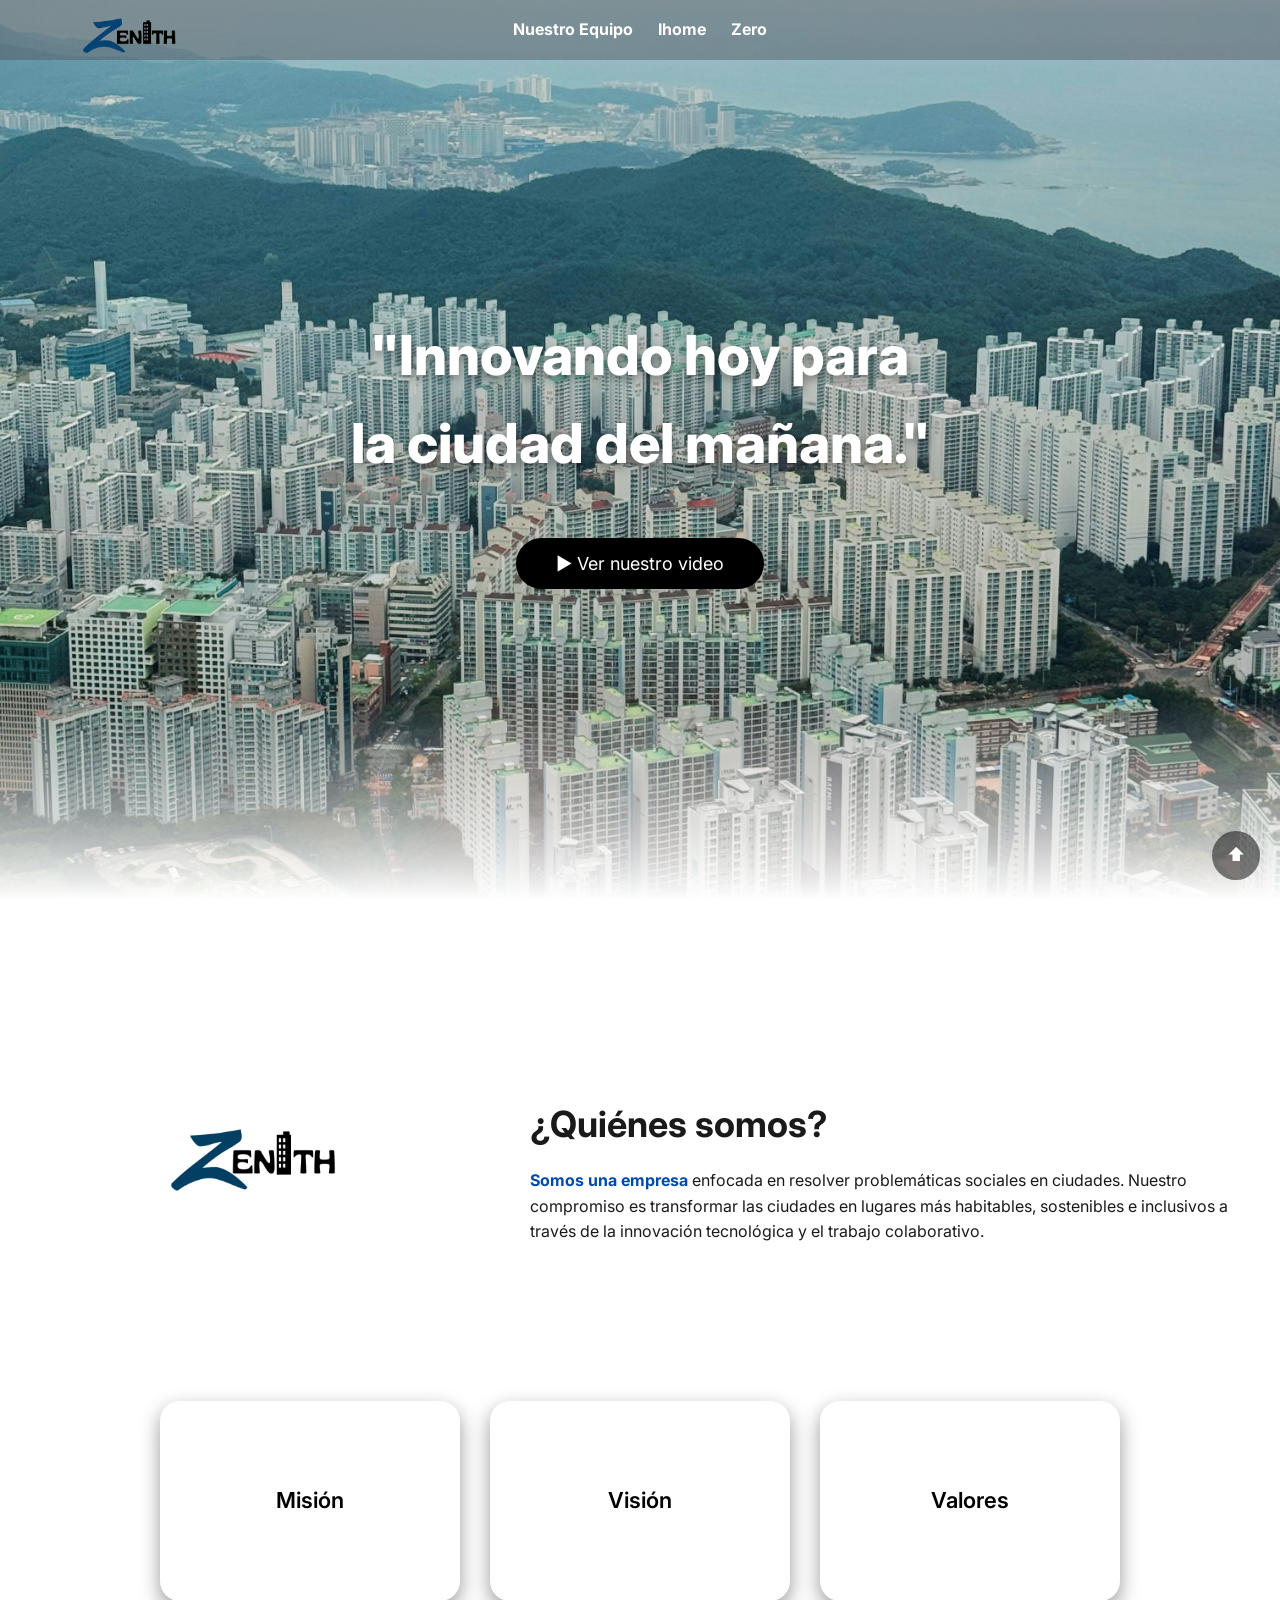
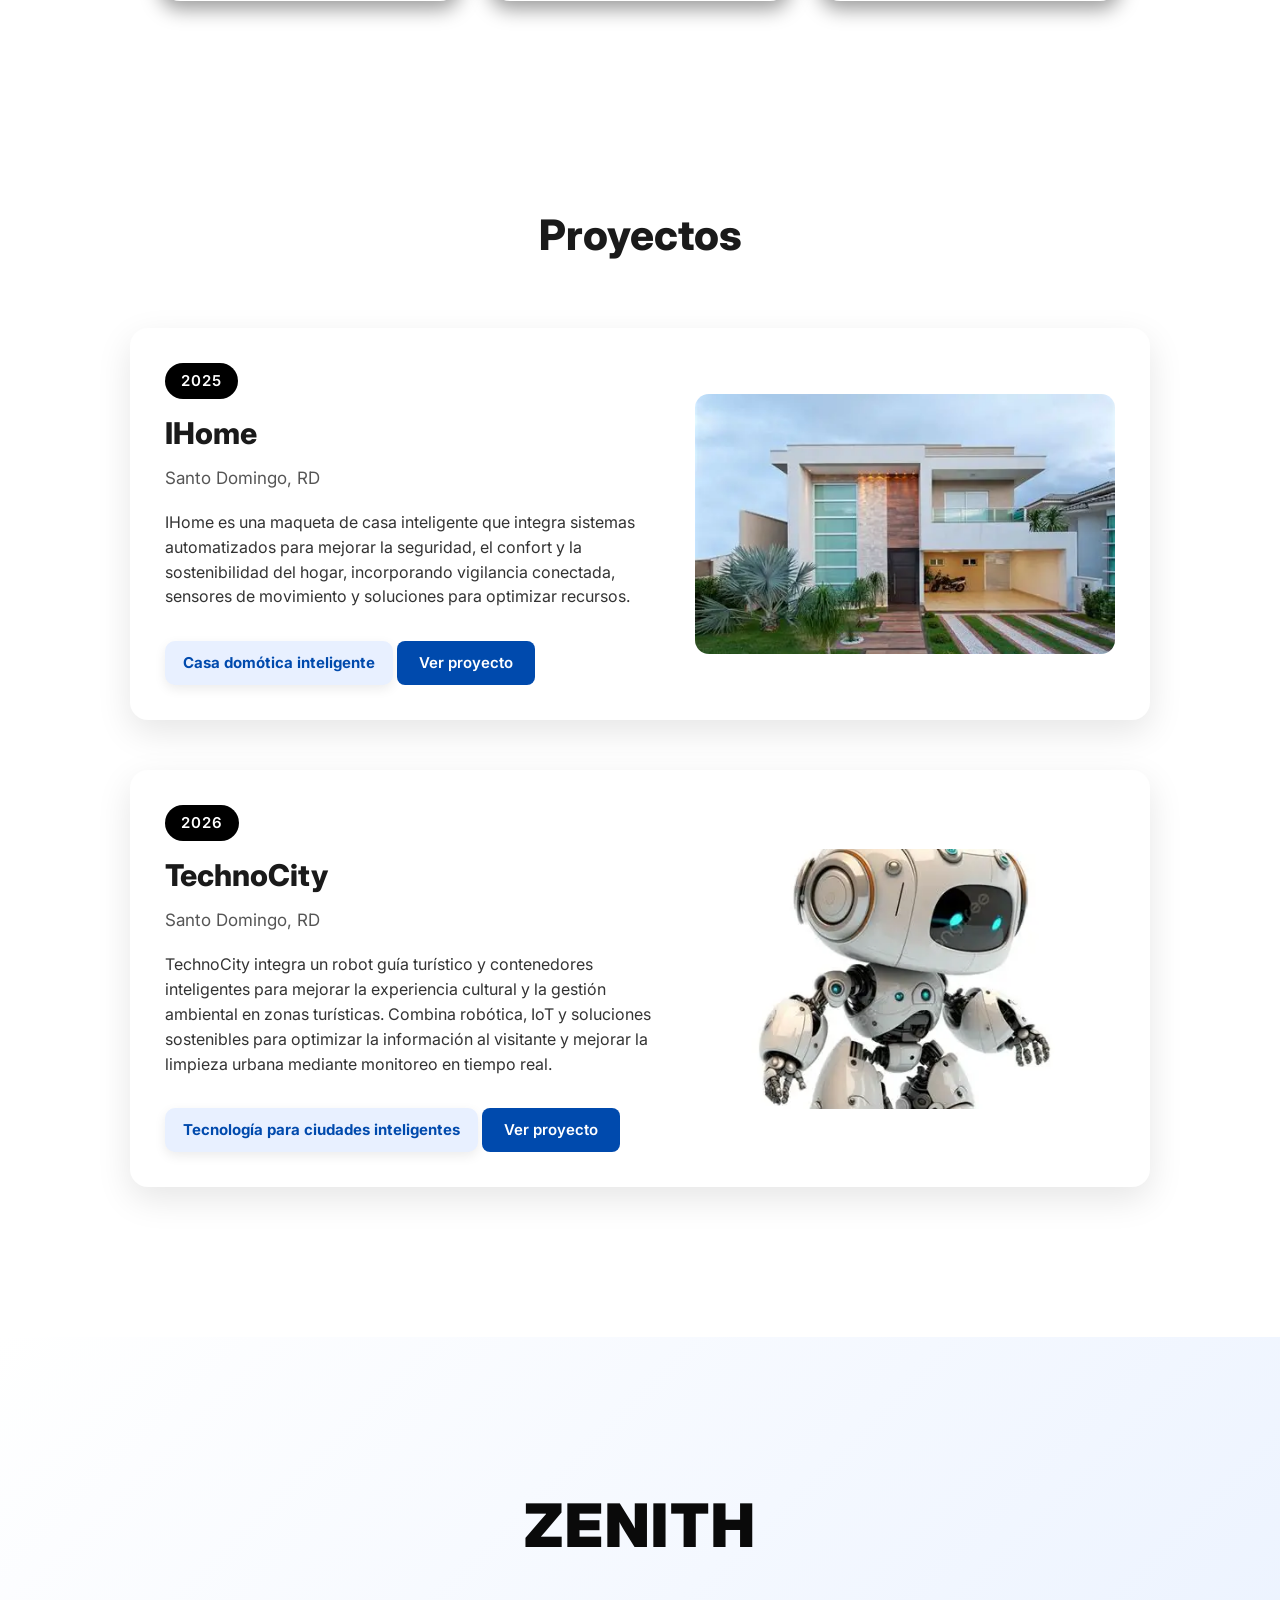
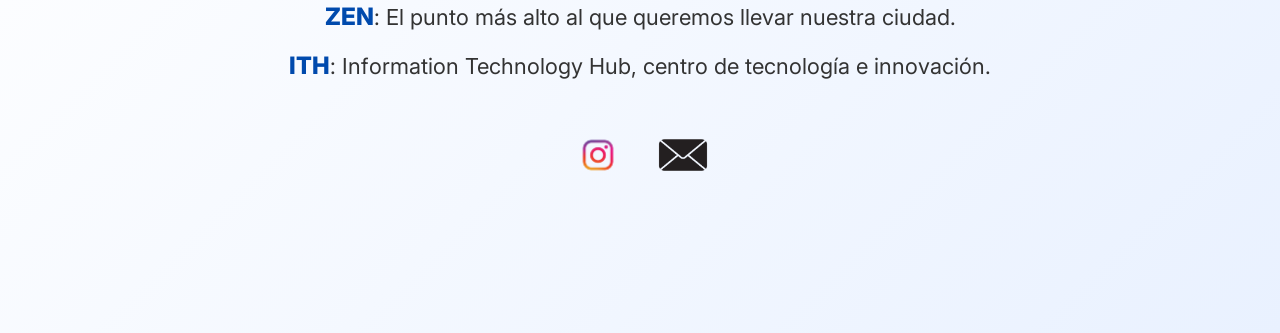
==== index.html @ 4b67e1be "Subiendo mi pagina" ====
<!DOCTYPE html>
<html lang="es">
<head>
    <meta charset="UTF-8">
    <meta name="viewport" content="width=device-width, initial-scale=1.0">
    <title>Zenith</title>

    <!-- Tipografías -->
    <link rel="preconnect" href="https://fonts.googleapis.com">
    <link rel="preconnect" href="https://fonts.gstatic.com" crossorigin>
    <link href="https://fonts.googleapis.com/css2?family=Inter:wght@300;400;600;800&display=swap" rel="stylesheet">

    <link rel="stylesheet" href="inicio.css">
    <link rel="icon" href="icono.ico">
    <script src="barra.js"></script>
    <script src="inicio.js"></script>
</head>

<body id="top">

    <!-- NAV -->
    <header>
        <div class="navegacion">
            <div class="logo">
                <a href="index.html">
                    <img src="Copilot_20260424_160829.png" alt="">
                </a>
            </div>

            <nav class="nav-menu">
                <ul>
                    <li><a href="nuestroequipo.html">Nuestro Equipo</a></li>
                    <li><a href="problematica.html">Ihome</a></li>
                    <li><a href="Zero.html">Zero</a></li>
                </ul>
            </nav>
        </div>
    </header>
    

    <!-- HERO PRINCIPAL -->
   <section class="hero">
  
    <h1>"Innovando hoy para<br>la ciudad del mañana."</h1>
    <br><br>

    <!-- BOTÓN -->
    <button class="bt-video" onclick="openVideo()">▶ Ver nuestro video</button>
</section>

<!-- MODAL -->
<div id="videoModal" class="modal" onclick="closeVideo()">
    <div class="modal-content" onclick="event.stopPropagation()">
        <button class="close" onclick="closeVideo()">&times;</button>

        <video id="videoLocal" controls>
            <source src="WhatsApp Video 2026-04-24 at 4.01.08 PM.mp4" type="video/mp4">
        </video>

    </div>
</div>


  
    <!-- QUIÉNES SOMOS -->
    <section class="quienes">
        <div class="contenedor">
            <div class="imagen">
                <img src="WhatsApp Image 2026-04-24 at 4.02.26 PM.jpeg" alt="Imagen representativa">
            </div>
            

            <div class="informacion">
                <h2>¿Quiénes somos?</h2>
                <p><span class="resaltar">Somos una empresa</span> enfocada en resolver problemáticas sociales en ciudades. Nuestro compromiso es transformar las ciudades en lugares más habitables, sostenibles e inclusivos a través de la innovación tecnológica y el trabajo colaborativo.</p>
            </div>
        </div>

        <!-- TARJETAS -->
        <div class="card-container">

            <div class="card">
                <div class="default-text">Misión</div>
                <div class="content">
                    <p>Nuestra misión como empresa es facilitar el estilo de vida de las personas mediante procesos tecnológicos que mejoren la calidad de vida, fomenten la inclusión social y promuevan la sostenibilidad en las ciudades.</p>
                </div>
            </div>

            <div class="card">
                <div class="default-text">Visión</div>
                <div class="content">
                    <p>Deseamos ser líderes en la implementación de soluciones tecnológicas para el desarrollo de las ciudades, creando comunidades resilientes y empoderadas que se adapten a los desafíos del futuro.</p>
                </div>
            </div>

            <div class="card">
                <div class="default-text">Valores</div>
                <div class="content">
                    <p>
                        <strong>Innovación:</strong> Introducción de ideas, métodos o tecnologías nuevas.<br><br>
                        <strong>Transparencia:</strong> Actuar con claridad y sinceridad, promoviendo la confianza.
                    </p>
                </div>
            </div>

        </div>
    </section>

   
<section class="proyectos">
    <h2>Proyectos</h2>

    <!-- Proyecto normal (imagen izquierda) -->
     <div class="proyecto-card reverse">
        <img src="casa.webp" alt="Proyecto imagen">

        <div class="proyecto-info">
            <span class="proyecto-year">2025</span>
            <h3 class="proyecto-title">IHome</h3>
            <p class="proyecto-location">Santo Domingo, RD</p>

            <p class="proyecto-desc">
                IHome es una maqueta de casa inteligente que integra sistemas automatizados para mejorar la seguridad,
        el confort y la sostenibilidad del hogar, incorporando vigilancia conectada, sensores de movimiento
        y soluciones para optimizar recursos.
            </p>

            <div class="proyecto-tag"> Casa domótica inteligente</div>
            <a href="problematica.html" class="proyecto-btn">Ver proyecto</a>
        </div>
    </div>

    <!-- Proyecto invertido (imagen derecha) -->
    <div class="proyecto-card reverse">
    <img src="zeros.webp" alt="Proyecto imagen">

    <div class="proyecto-info">
        <span class="proyecto-year">2026</span>
        <h3 class="proyecto-title">TechnoCity</h3>
        <p class="proyecto-location">Santo Domingo, RD</p>

        <p class="proyecto-desc">
            TechnoCity integra un robot guía turístico y contenedores inteligentes para mejorar la experiencia
            cultural y la gestión ambiental en zonas turísticas. Combina robótica, IoT y soluciones sostenibles
            para optimizar la información al visitante y mejorar la limpieza urbana mediante monitoreo en tiempo real.
        </p>

        <div class="proyecto-tag">Tecnología para ciudades inteligentes</div>

        <a href="Zero.html" class="proyecto-btn">Ver proyecto</a>
    </div>
</div>

</section>

    <!-- SIGNIFICADO DEL NOMBRE + REDES -->
 <section class="zenith-section">
    <div class="zenith-container">

        <h2 class="zenith-title">Zenith</h2>

        <p class="zenith-line">
            <span class="zenith-key">ZEN</span>: El punto más alto al que queremos llevar nuestra ciudad.
        </p>

        <p class="zenith-line">
            <span class="zenith-key">ITH</span>: Information Technology Hub, centro de tecnología e innovación.
        </p>

        <div class="zenith-social">
             <a href="https://www.instagram.com/zenith.5inf/?hl=es-la" target="_blank" class="social-link">
                    <img src="instagram-logo-instagram-icon-transparent-free-png.webp" alt="Sígueme en redes">
                </a>
        
                <a href="https://mail.google.com/mail/u/0/?fs=1&to=zenithihome@gmail.com&tf=cm" class="social-link" target="_blank">
                    <img src="email-and-mail-icon-black-free-png.webp" alt="Enviar correo">
                </a>
        </div>

    </div>
<a href="#top" class="btn-top">⬆</a>

</section>




</body>
</html>
---- inicio.css ----
/* -------------------- */
/* ESTILOS GENERALES    */
/* -------------------- */

* {
    margin: 0;
    padding: 0;
    box-sizing: border-box;
    font-family: "Inter", sans-serif;
}

body {
    background: #ffffff;
    color: #1a1a1a;
    line-height: 1.6;
}

/* -------------------- */
html {
    scroll-behavior: smooth;
} 

/* barra de navegacion*/

.navegacion {
    position: fixed;
    height: 60px;
    top: 0;
    left: 0;
    width: 100%;
    z-index: 1000;
    background: rgba(86, 93, 103, 0.5); /* oscuro translúcido */
    padding: 10px 5%;
    display: flex;
    align-items: center;
    font-weight: bold;
    transform: translateY(0); /* Inicialmente visible */
    transition: transform 0.3s ease-in-out; /* Animación de desplazamiento */
}

.nav-menu {
    position: absolute;
    left: 50%;
    transform: translateX(-50%);
}

.navegacion .nav-menu ul {
    list-style: none;
    display: flex;
    gap: 25px;
    margin: 0;
    padding: 0;
    align-items: center;
}

.navegacion .nav-menu ul li a {
    color: rgb(255, 255, 255);
    text-decoration: none;
    font-size: 16px;
    position: relative;
    transition: all 0.3s ease;
    font-weight: 500;
    white-space: nowrap;
    font-weight: bold;

}

.navegacion .nav-menu ul li a::after {
    content: "";
    position: absolute;
    bottom: -5px;
    left: 50%;
    width: 0;
    height: 2px;
    background-color: white;
    transform: translateX(-50%);
    transition: width 0.3s ease;
}

.navegacion .nav-menu ul li a:hover::after {
    width: 100%;
}

.navegacion ul li a {
    color: white; /* Color del texto */
    text-decoration: none; /* Sin subrayado */
    font-size: 16px;
    position: relative; /* Necesario para la animación */
    transition: all 0.3s ease;
    font-weight: 500;
    white-space: nowrap; /* Evita saltos de línea */
}

.navegacion ul li a::after {
    content: ""; /* Crea el efecto de línea */
    position: absolute; /* Línea colocada debajo del texto */
    bottom: -3px; /* Espaciado desde el texto */
    left: 50%; /* Comienza en el centro */
    width: 0; /* Inicialmente oculta */
    height: 2px; /* Grosor de la línea */
    background-color: white; /* Color de la línea */
    transform: translateX(-50%); /* Centra la línea */
    transition: width 0.3s ease; /* Efecto de animación */
}

.navegacion ul li a:hover::after {
    width: 100%; /* Expande la línea al hacer hover */
}

.logo {
    
    z-index: 1001; /* Asegura que esté sobre otros elementos */
    
    margin-left: -50px; /* mueve el logo hacia la izquierda */
}



.logo img {
    height: 160px;        /* tamaño del logo */
    width: auto;         /* mantiene proporción */
    display: block;
    object-fit: contain;
    transition: transform 0.3s ease;
    margin-top: 15px;
    
}

.logo img:hover {
    transform: scale(1.05);
}


.navegacion nav ul {
    list-style: none; /* Elimina los puntos de las listas */
    display: flex; /* Alinea los enlaces en fila */
    gap: 25px; /* Espaciado entre los enlaces */
    margin: 0;
    padding: 0;
}

.navegacion nav ul li a {
    color: rgb(255, 255, 255); /* Texto blanco */
    text-decoration: none; /* Sin subrayado */
    font-size: 16px; /* Tamaño del texto */
    position: relative; /* Necesario para la animación de la línea */
    transition: all 0.3s ease; /* Animaciones suaves */
    font-weight: 500;
    white-space: nowrap; /* Evita saltos de línea */
    
}

.navegacion nav ul li a:hover {
    transform: scale(1.1); /* Agrandamiento al pasar cursor */
}

.navegacion nav ul li a::after {
    content: ""; /* Línea decorativa */
    position: absolute;
    bottom: -5px;
    left: 50%;
    width: 0;
    height: 2px;
    background-color: rgb(255, 255, 255);
    transform: translateX(-50%);
    transition: width 0.3s ease;
}

.navegacion nav ul li a:hover::after{
    width: 100%; /* Muestra la línea al hacer hover */
}



/* -------------------- */
/* HERO PRINCIPAL       */
/* -------------------- */


.hero {
    height: 100vh;
    background: url("photo-1768296100101-edaa2ffaad15.jpg") center/cover no-repeat;
    display: flex;
    flex-direction: column;
    justify-content: center;
    align-items: center;
    text-align: center;
    padding: 0 20px;
    color: #000; /* Texto oscuro porque el fondo es claro */
}

.hero::after {
  content: "";
  position: absolute;
  bottom: 0;
  left: 0;
  width: 100%;
  pointer-events: none;
  height: 200px;

  background: linear-gradient(
    to bottom,
    rgba(255, 255, 255, 0) 0%,
    rgb(255, 255, 255) 100%
  );
}

.hero h1 {
    font-size: 55px;
    font-weight: 800;
    color: white;
    text-shadow: 0 4px 10px rgba(0,0,0,0.4);
}

.bt-video {
    background: #000000;
    color: #fff;
    border: none;
    padding: 15px 40px;
    font-size: 18px;
    border-radius: 50px;
    cursor: pointer;
    transition: 0.3s ease;
}

.bt-video:hover {
    background: #6e747e;
    transform: scale(1.05);
}

/* -------------------- */
/* QUIÉNES SOMOS        */
/* -------------------- */

.quienes {
    padding: 100px 40px;
    margin-top: 40px;
    
}

.contenedor {
    display: flex;
    align-items: center;
    gap: 40px;
    margin-bottom: 60px;
}

.contenedor img {
    width: 450px;
    border-radius: 10px;
}

.informacion h2 {
    font-size: 36px;
    margin-bottom: 15px;
}

.resaltar {
    font-weight: 700;
    color: #004aad;
}

/* -------------------- */
/* TARJETAS             */
/* -------------------- */

.card-container {
    display: flex;
    justify-content: center;
    gap: 30px;
    margin-top: 50px;
    flex-wrap: wrap;
    padding: 0 20px;
}

.card {
    position: relative;
    width: 300px;
    height: 200px;
    background-color: #ffffff;
    color: rgb(255, 255, 255);
    border-radius: 20px;
    overflow: hidden;
    display: flex;
    align-items: center;
    justify-content: center;
    text-align: center;
    font-family: 'Segoe UI', sans-serif;
    font-size: 22px;
    font-weight: 600;
    cursor: pointer;
    transition: transform 0.3s ease, box-shadow 0.3s ease;
    box-shadow: 0 8px 20px rgba(0, 0, 0, 0.4);
    margin-top: 40px;
}

.card:hover {
    transform: translateY(-8px);
    box-shadow: 0 12px 28px rgba(0, 0, 0, 0.5);
}

.default-text {
    position: absolute;
    z-index: 2;
    transition: transform 0.3s ease, opacity 0.3s ease;
    padding: 0 20px;
    line-height: 1.5;
    color: #000000;
}

.card .content {
    position: absolute;
    width: 100%;
    height: 100%;
    padding: 20px;
    background: rgba(107, 105, 105, 0.92);
    color: #ffffff;
    display: flex;
    align-items: center;
    justify-content: center;
    text-align: center;
    opacity: 0;
    transition: opacity 0.5s ease, transform 0.5s ease;
    z-index: 1;
}

.card .content .contenido {
    font-size: 14px;
    line-height: 1.4;
    max-width: 85%;
    text-align: center;
    padding: 8px;
}

.card .content p {
    font-size: 14px;      /* Tamaño más pequeño */
    line-height: 1.4;     /* Mejor lectura */
}

.card:hover .default-text {
    transform: translateY(-20px);
    opacity: 0;
}

.card:hover .content {
    opacity: 1;
    transform: translateY(0);
}

/* -------------------- */
/* PROYECTOS            */
/* -------------------- */
.proyectos {
    padding: 100px 40px;
    max-width: 1100px;
    margin: 0 auto;
}

.proyectos h2 {
    text-align: center;
    font-size: 42px;
    font-weight: 800;
    color: #1a1a1a;
    margin-bottom: 60px;
}

/* TARJETA */
.proyecto-card {
    display: flex;
    gap: 35px;
    background: #ffffff;
    padding: 35px;
    border-radius: 18px;
    box-shadow: 0 12px 35px rgba(0,0,0,0.10);
    margin-bottom: 50px;
    align-items: center;
    transition: 0.3s ease;
}

/* INVERTIR ORDEN (imagen derecha) */
.proyecto-card.reverse {
    flex-direction: row-reverse;
}

/* HOVER */
.proyecto-card:hover {
    transform: translateY(-6px);
    box-shadow: 0 18px 45px rgba(0,0,0,0.15);
}

/* IMAGEN */
.proyecto-card img {
    width: 420px;
    height: 260px;
    border-radius: 14px;
    object-fit: cover;
}

/* INFO */
.proyecto-info {
    flex: 1;
}

.proyecto-year {
    font-size: 15px;
    font-weight: 700;
    color: #004aad;
    text-transform: uppercase;
    letter-spacing: 1px;
    margin-bottom: 5px;
    display: inline-block;
}

.proyecto-title {
    font-size: 30px;
    font-weight: 800;
    color: #1a1a1a;
    margin-bottom: 8px;
}

.proyecto-location {
    font-size: 17px;
    color: #555;
    margin-bottom: 18px;
}

.proyecto-desc {
    font-size: 16px;
    color: #333;
    line-height: 1.55;
    margin-bottom: 22px;
    max-width: 600px;
}

.proyecto-year {
    display: inline-block;
    background: #000;          /* Fondo negro */
    color: #fff;               /* Texto blanco */
    padding: 6px 16px;         /* Tamaño compacto */
    border-radius: 50px;       /* Súper redondeado */
    font-size: 15px;
    font-weight: 600;
    margin-bottom: 10px;
}

/* ETIQUETA DESTACADA */
.proyecto-tag {
    display: inline-block;
    background: #e8f0ff;
    color: #004aad;
    padding: 10px 18px;
    border-radius: 10px;
    font-size: 15px;
    font-weight: 700;
    box-shadow: 0 4px 12px rgba(0,0,0,0.08);
}

.proyecto-btn {
    display: inline-block;
    margin-top: 10px;
    padding: 10px 22px;
    background: #004aad;
    color: #fff;
    font-size: 15px;
    font-weight: 600;
    border-radius: 8px;
    text-decoration: none;
    transition: 0.3s ease;
}

.proyecto-btn:hover {
    background: #00337a;
    transform: translateY(-2px);
}
/* -------------------- */
/* SIGNIFICADO DEL NOMBRE */
/* -------------------- */

.zenith-section {
    padding: 140px 40px;
    background: linear-gradient(135deg, #ffffff 0%, #e9f1ff 100%);
    display: flex;
    justify-content: center;
}

.zenith-container {
    text-align: center;
    max-width: 800px;
    animation: fadeUp 1s ease forwards;
    opacity: 0;
}

@keyframes fadeUp {
    from { transform: translateY(30px); opacity: 0; }
    to { transform: translateY(0); opacity: 1; }
}

.zenith-title {
    font-size: 60px;
    font-weight: 900;
    color: #0a0a0a;
    margin-bottom: 25px;
    letter-spacing: 2px;
    text-transform: uppercase;
}

.zenith-line {
    font-size: 22px;
    color: #333;
    margin: 10px 0;
    line-height: 1.6;
}

.zenith-key {
    color: #004aad;
    font-weight: 800;
    font-size: 24px;
}

.zenith-social {
    margin-top: 40px;
    display: flex;
    justify-content: center;
    gap: 25px;
}

.zenith-circle {
    width: 60px;
    height: 60px;
    background: #ffffff;
    border-radius: 50%;
    display: flex;
    justify-content: center;
    align-items: center;
    box-shadow: 0 8px 25px rgba(0,0,0,0.12);
    transition: 0.3s ease;
}

.zenith-circle:hover {
    transform: translateY(-6px) scale(1.08);
    box-shadow: 0 12px 35px rgba(0,0,0,0.18);
}

.zenith-circle img {
    width: 32px;
    height: 32px;
}



.social-container {
    display: flex;
    justify-content: center;
    align-items: center;
    height: 200px;
}

.social-link img {
    width: 60px;
    transition: transform 0.3s ease-in-out, box-shadow 0.3s ease-in-out;
}

.social-link img:hover {
    transform: scale(1.2);
    box-shadow: 0 5px 10px rgba(0, 0, 0, 0.3);
}


.modal {
  display: none;
  position: fixed;
  top: 0;
  left: 0;
  width: 100%;
  height: 100%;
  background: rgba(0,0,0,0.7);
  backdrop-filter: blur(5px);
  justify-content: center;
  align-items: center;
}

.modal-content {
  background: #111;
  padding: 20px;
  border-radius: 15px;
  width: 80%;
  max-width: 700px;
  position: relative;
}

.modal video {
  width: 100%;
  border-radius: 10px;
}

.cerrar {
  position: absolute;
  top: 10px;
  right: 15px;
  font-size: 25px;
  cursor: pointer;
  color: white;
}




/* =================== MODAL =================== */
.modal {
    display: none;
    position: fixed;
    top: 0;
    left: 0;
    width: 100%;
    height: 100%;
    background-color: rgba(0, 0, 0, 0.8);
    z-index: 1000;
    justify-content: center;
    align-items: center;
}

.modal-content {
    position: relative;
    width: 80%;
    max-width: 800px;
    aspect-ratio: 16/9;
    background: black;
    border-radius: 8px;
    overflow: hidden;
}

.modal-content iframe {
    width: 100%;
    height: 100%;
}

.modal .close {
    position: absolute;
    top: 10px;
    right: 15px;
    font-size: 24px;
    color: white;
    cursor: pointer;
    background: transparent;
    border: none;
}

.btn-top {
    position: fixed;
    bottom: 20px;
    right: 20px;
    background: rgba(0, 0, 0, 0.5);
    color: white;
    padding: 10px 15px;
    border-radius: 50%;
    text-decoration: none;
    font-size: 18px;
    z-index: 999;
}
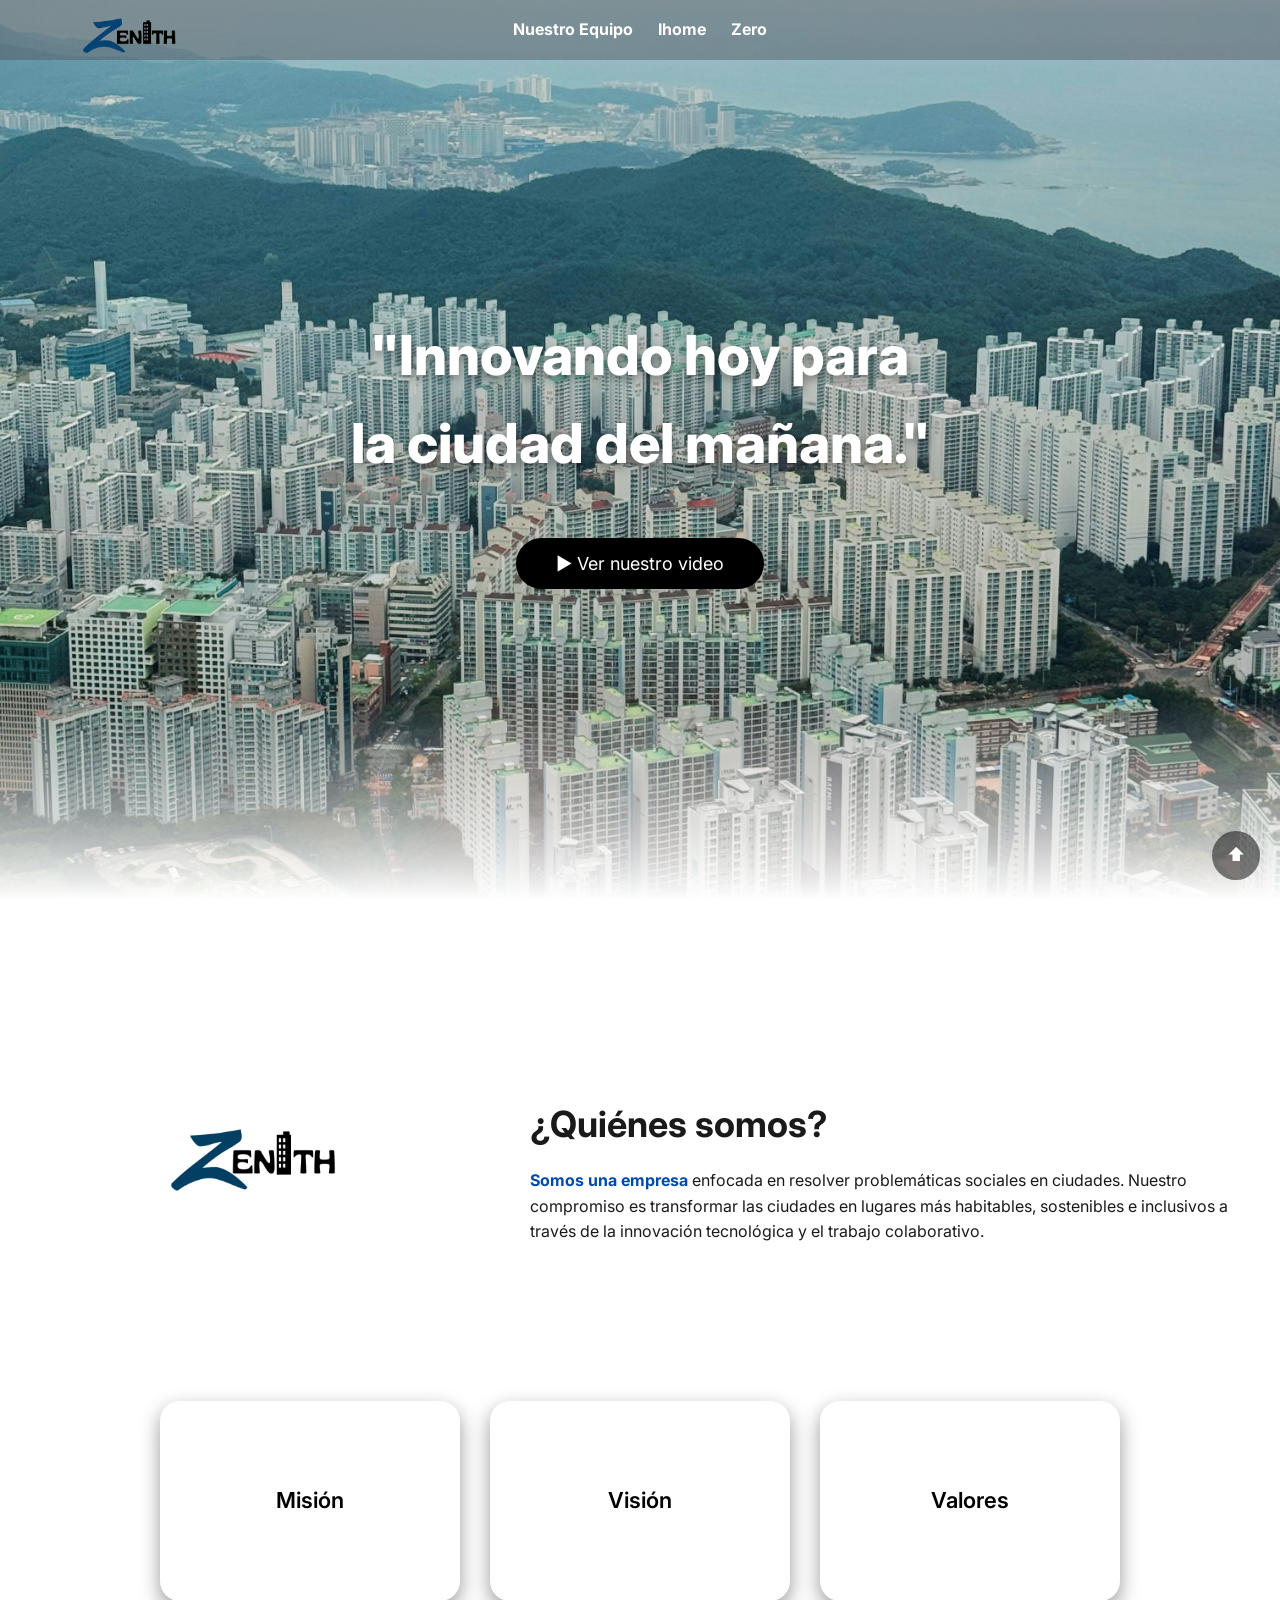
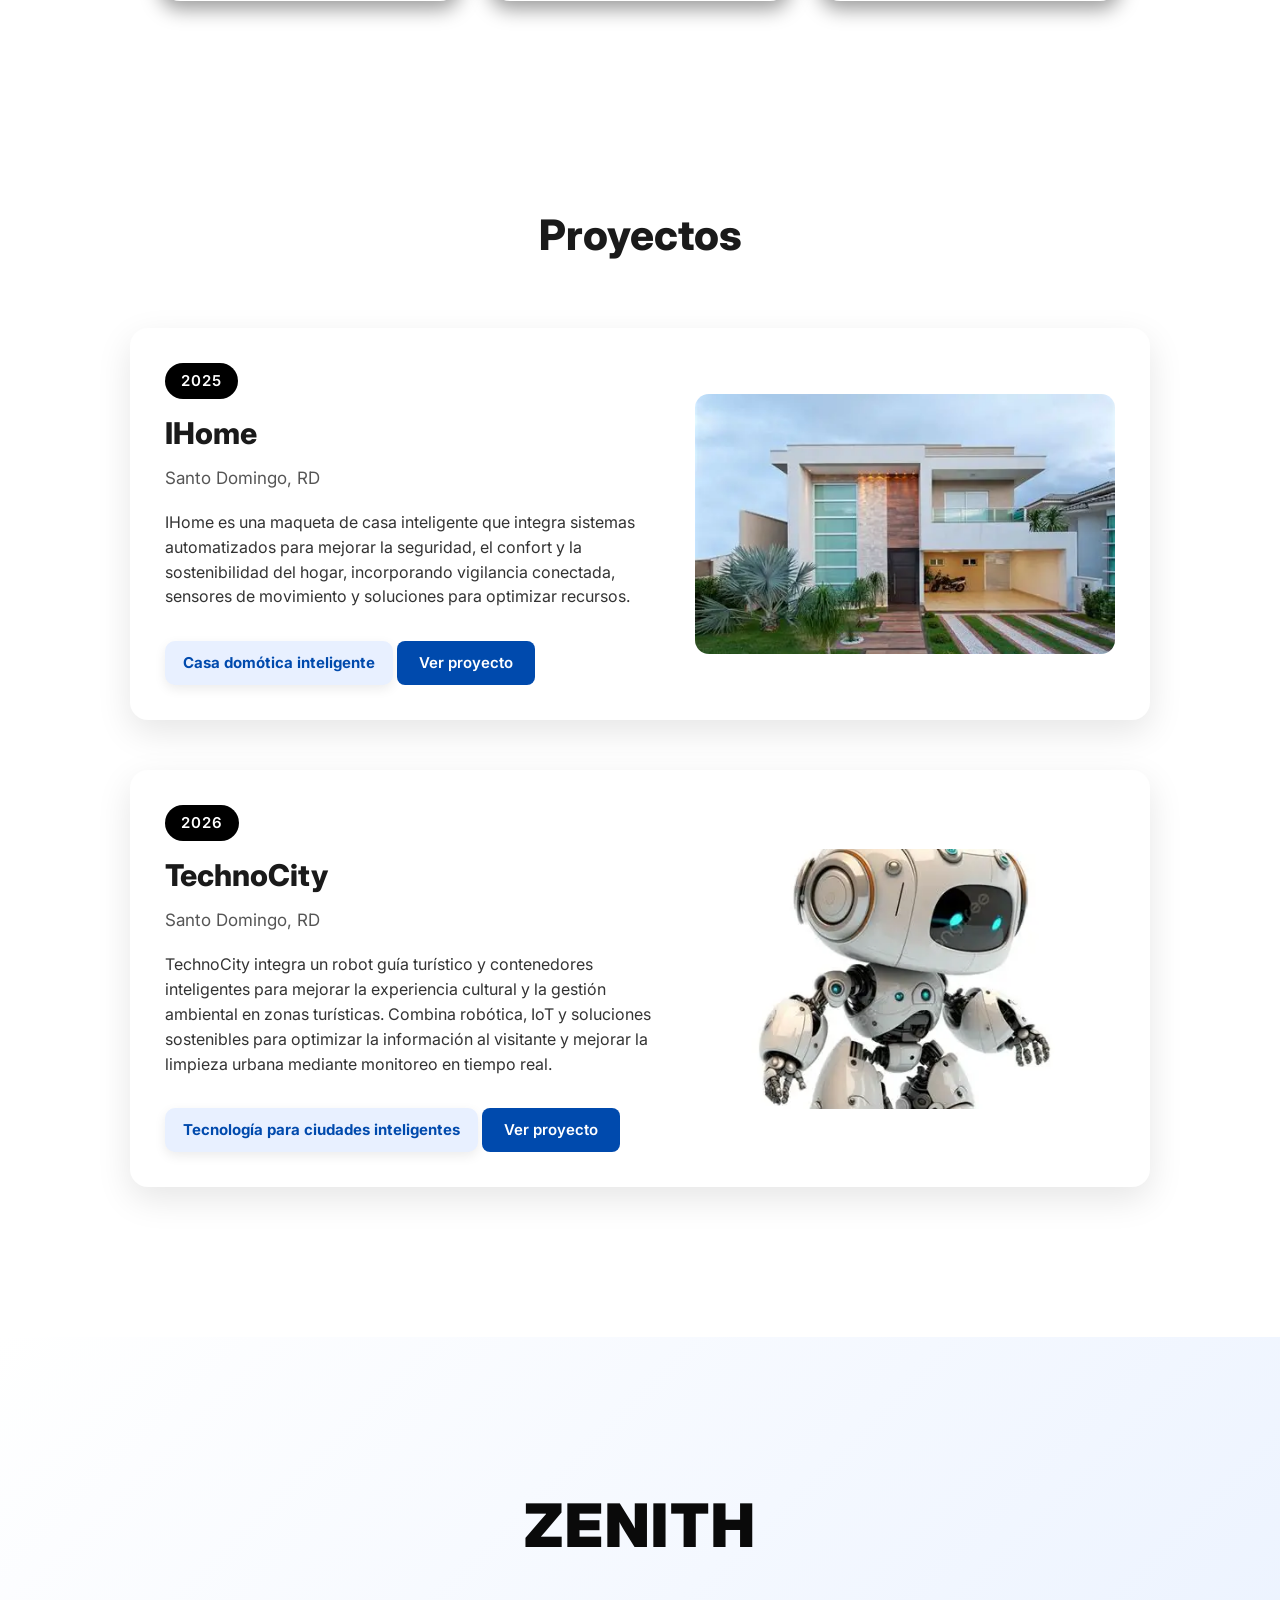
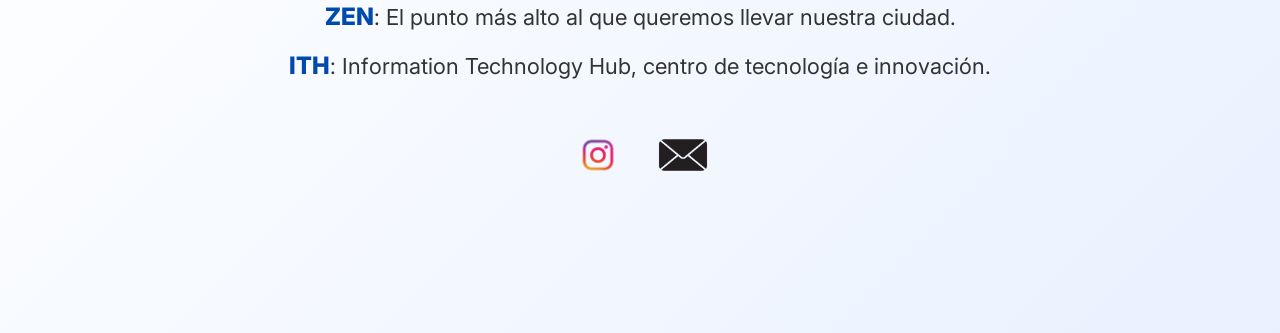
==== commit 4c0589ca: "Subiendo proyecto completo actualizado" ====
--- a/index.html
+++ b/index.html
@@ -18,16 +18,16 @@
 
 <body id="top">
 
-    <!-- NAV -->
-    <header>
+   <!-- HEADER -->
+<header>
         <div class="navegacion">
             <div class="logo">
                 <a href="index.html">
-                    <img src="Copilot_20260424_160829.png" alt="">
+                <img src="Copilot_20260424_160829.png" alt="">
                 </a>
             </div>
 
-            <nav class="nav-menu">
+            <nav class="nav-menu" id="nav-menu">
                 <ul>
                     <li><a href="nuestroequipo.html">Nuestro Equipo</a></li>
                     <li><a href="problematica.html">Ihome</a></li>
@@ -36,6 +36,37 @@
             </nav>
         </div>
     </header>
+
+<!-- BOTÓN HAMBURGUESA -->
+<div class="menu-toggle">
+    <span></span>
+    <span></span>
+    <span></span>
+</div>
+
+
+<!-- MENÚ FULLSCREEN -->
+<nav class="nav-menu-fullscreen">
+
+    <div class="menu-content">
+
+        <div class="menu-logo">
+            <a href="index.html">
+                <img src="logo movil.png" alt="">
+            </a>
+        </div>
+      
+        <ul>
+            <li><a href="nuestroequipo.html">Nuestro Equipo</a></li>
+            <li><a href="problematica.html">Ihome</a></li>
+            <li><a href="Zero.html">Zero</a></li>
+        </ul>
+
+    </div>
+
+</nav>
+
+
     
 
     <!-- HERO PRINCIPAL -->
@@ -182,7 +213,25 @@
 
 </section>
 
-
+<script>
+
+const menuToggle = document.querySelector(".menu-toggle");
+const navMenu = document.querySelector(".nav-menu-fullscreen");
+
+menuToggle.addEventListener("click", () => {
+
+    menuToggle.classList.toggle("active");
+    navMenu.classList.toggle("active");
+
+});
+
+document.querySelectorAll(".card").forEach(card => {
+    card.addEventListener("click", () => {
+        card.classList.toggle("expanded");
+    });
+});
+
+</script>
 
 
 </body>
--- a/inicio.css
+++ b/inicio.css
@@ -7,12 +7,15 @@
     padding: 0;
     box-sizing: border-box;
     font-family: "Inter", sans-serif;
+    
 }
 
 body {
     background: #ffffff;
     color: #1a1a1a;
     line-height: 1.6;
+    overflow-x: hidden;
+
 }
 
 /* -------------------- */
@@ -21,7 +24,6 @@
 } 
 
 /* barra de navegacion*/
-
 .navegacion {
     position: fixed;
     height: 60px;
@@ -187,6 +189,7 @@
     text-align: center;
     padding: 0 20px;
     color: #000; /* Texto oscuro porque el fondo es claro */
+    position: relative;
 }
 
 .hero::after {
@@ -656,4 +659,326 @@
     text-decoration: none;
     font-size: 18px;
     z-index: 999;
-}+}
+
+
+/* ================= HAMBURGUESA ================= */
+
+.nav-menu-fullscreen {
+    display: none;
+}
+
+.menu-content {
+    display: contents;
+}
+
+.menu-toggle {
+    width: 35px;
+    height: 25px;
+    display: none;
+    flex-direction: column;
+    justify-content: space-between;
+    cursor: pointer;
+
+    position: fixed;
+    left: 50%;
+    transform: translateX(-50%);
+
+    z-index: 10000;
+    top: 20px;
+}
+
+.menu-toggle span {
+    width: 100%;
+    height: 4px;
+    background: white;
+    border-radius: 5px;
+    transition: all 0.4s ease;
+}
+
+/* ================= RESPONSIVE ================= */
+
+@media (max-width: 768px) {
+
+     .nav-menu {
+        display: none;
+    }
+
+    .menu-toggle {
+        display: flex;
+    }
+
+    .logo img {
+        height: 120px;
+    }
+
+    .nav-menu-fullscreen {
+        position: fixed;
+        top: 0;
+        left: 0;
+        width: 100%;
+        height: 100vh;
+
+        background: rgba(10, 10, 10, 0.82);
+        backdrop-filter: blur(18px);
+        -webkit-backdrop-filter: blur(18px);
+
+        display: flex;
+        justify-content: center;
+        align-items: center;
+
+        transform: translateY(-100%);
+        transition: transform 0.4s ease;
+
+        z-index: 9999;
+    }
+
+    .nav-menu-fullscreen.active {
+        transform: translateY(0);
+    }
+
+    .menu-content {
+        display: flex;
+        flex-direction: column;
+        align-items: center;
+        gap: 60px;
+    }
+
+    .menu-logo {
+        margin-bottom: 40px;
+    }
+
+    .menu-logo img {
+        width: 500px;
+        height: auto;
+        margin-bottom: -60px;
+        object-fit: contain;
+        filter: drop-shadow(0 5px 15px rgba(0,0,0,0.4));
+    }
+
+    .nav-menu-fullscreen ul {
+        display: flex;
+        flex-direction: column;
+        gap: 30px;
+        list-style: none;
+        margin: 0;
+        padding: 0;
+        text-align: center;
+    }
+
+    .nav-menu-fullscreen ul li a {
+        color: white;
+        text-decoration: none;
+        font-size: 2rem;
+        font-weight: bold;
+    }
+}
+
+
+/* ================= ANIMACIÓN HAMBURGUESA A X ================= */
+.menu-toggle.active span:nth-child(1) {
+    transform: rotate(45deg) translate(6px, 6px);
+}
+
+.menu-toggle.active span:nth-child(2) {
+    opacity: 0;
+}
+
+.menu-toggle.active span:nth-child(3) {
+    transform: rotate(-45deg) translate(7px, -7px);
+}
+
+
+@media (max-width: 768px) {
+
+    .quienes {
+        padding: 60px 20px;
+        margin-top: 20px;
+    }
+
+    .contenedor {
+        flex-direction: column;
+        text-align: center;
+        gap: 25px;
+    }
+
+    .contenedor img {
+        width: 80%;
+        max-width: 300px;
+        border-radius: 15px;
+    }
+
+    .informacion h2 {
+        font-size: 28px;
+        margin-bottom: 10px;
+    }
+
+    .informacion p {
+        font-size: 16px;
+        padding: 0 10px;
+        line-height: 1.5;
+    }
+
+    /* Tarjetas más pequeñas y centradas */
+    .card-container {
+        gap: 20px;
+        margin-top: 30px;
+    }
+
+    .card {
+        width: 90%;
+        max-width: 320px;
+        height: auto;
+        padding: 25px 15px;
+    }
+
+    /* Tarjeta expandida al hacer click */
+    .card.expanded {
+    width: 350px;
+    height: 350px;
+    transition: all 0.4s ease;
+    z-index: 10;
+}
+
+/* Mostrar contenido cuando está expandida */
+    .card.expanded .content {
+    opacity: 1;
+    transform: translateY(0);
+}
+
+/* Ocultar el texto por defecto cuando está expandida */
+    card.expanded .default-text {
+    opacity: 0;
+}
+
+    .default-text {
+        font-size: 20px;
+    }
+
+    .card .content p {
+        font-size: 14px;
+    }
+
+   
+}
+
+/* ----------------------------- */
+/* PROYECTOS — RESPONSIVE PREMIUM */
+/* ----------------------------- */
+
+@media (max-width: 900px) {
+
+    .proyecto-card {
+        flex-direction: column;
+        text-align: center;
+        padding: 25px;
+        gap: 25px;
+    }
+
+    .proyecto-card.reverse {
+        flex-direction: column;
+    }
+
+    .proyecto-card img {
+        width: 100%;
+        height: auto;
+        max-height: 260px;
+        border-radius: 14px;
+    }
+
+    .proyecto-info {
+        width: 100%;
+    }
+
+    .proyecto-title {
+        font-size: 26px;
+    }
+
+    .proyecto-location {
+        font-size: 16px;
+    }
+
+    .proyecto-desc {
+        font-size: 15px;
+        max-width: 100%;
+        margin: 0 auto 20px auto;
+        line-height: 1.6;
+        padding: 0 10px;
+    }
+
+    .proyecto-tag {
+        font-size: 14px;
+        padding: 8px 16px;
+    }
+
+    .proyecto-btn {
+        font-size: 15px;
+        padding: 10px 20px;
+    }
+}
+
+/* ----------------------------- */
+/* MÓVIL PEQUEÑO (IPHONE, ANDROID) */
+/* ----------------------------- */
+
+@media (max-width: 600px) {
+
+    .proyectos {
+        padding: 60px 20px;
+    }
+
+    .proyectos h2 {
+        font-size: 32px;
+        margin-bottom: 40px;
+    }
+
+    .proyecto-card {
+        padding: 20px;
+        border-radius: 16px;
+    }
+
+    .proyecto-card img {
+        max-height: 220px;
+    }
+
+    .proyecto-title {
+        font-size: 24px;
+    }
+
+    .proyecto-desc {
+        font-size: 14px;
+        padding: 0 5px;
+    }
+
+    .proyecto-tag {
+        margin-bottom: 10px;
+    }
+}
+
+/* VIDEO MÁS GRANDE Y SIN BORDES EN MÓVIL */
+@media (max-width: 768px) {
+
+    .modal-content {
+        width: 100%;
+        max-width: none;
+        height: auto;
+        padding: 0;
+        background: transparent;
+        border-radius: 0;
+        box-shadow: none;
+    }
+
+    .modal video {
+        width: 100%;
+        height: auto;
+        border-radius: 0;
+        display: block;
+    }
+
+    .close {
+        top: 15px;
+        right: 15px;
+        font-size: 32px;
+        z-index: 20;
+    }
+}
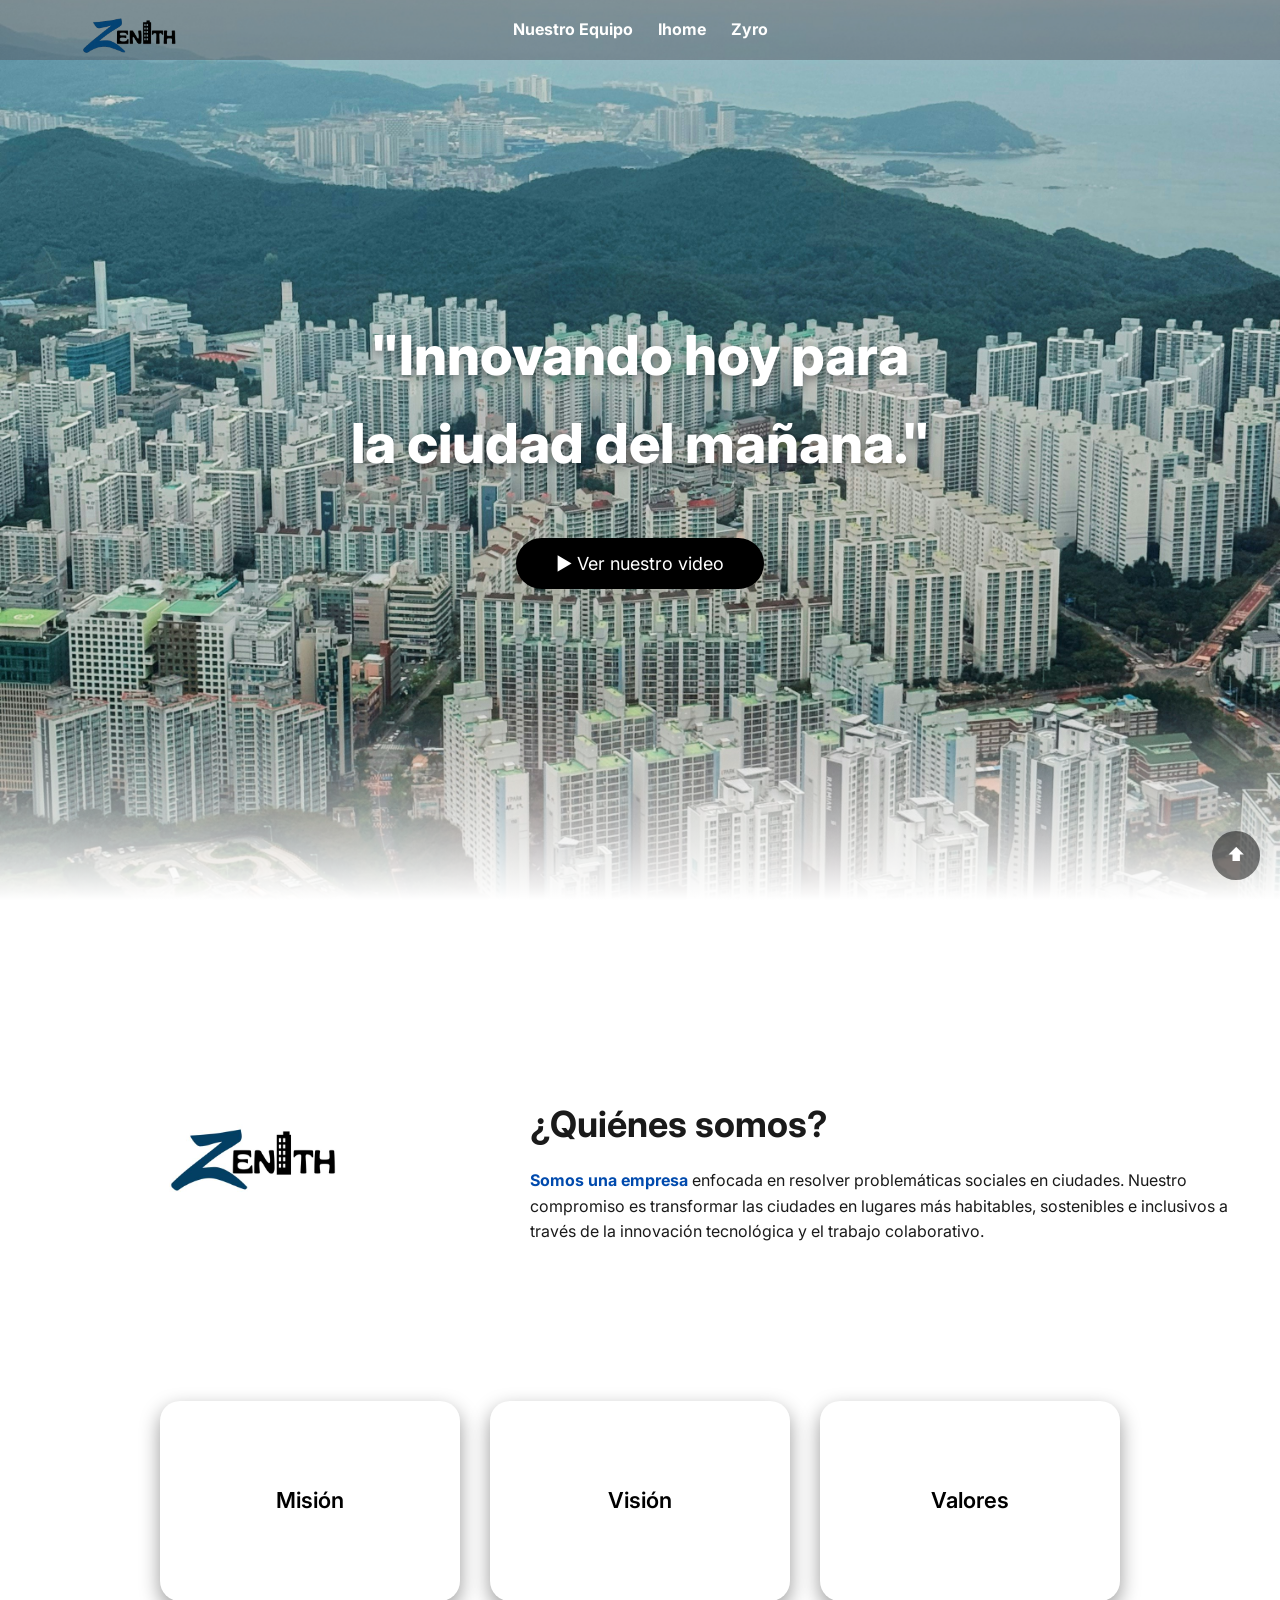
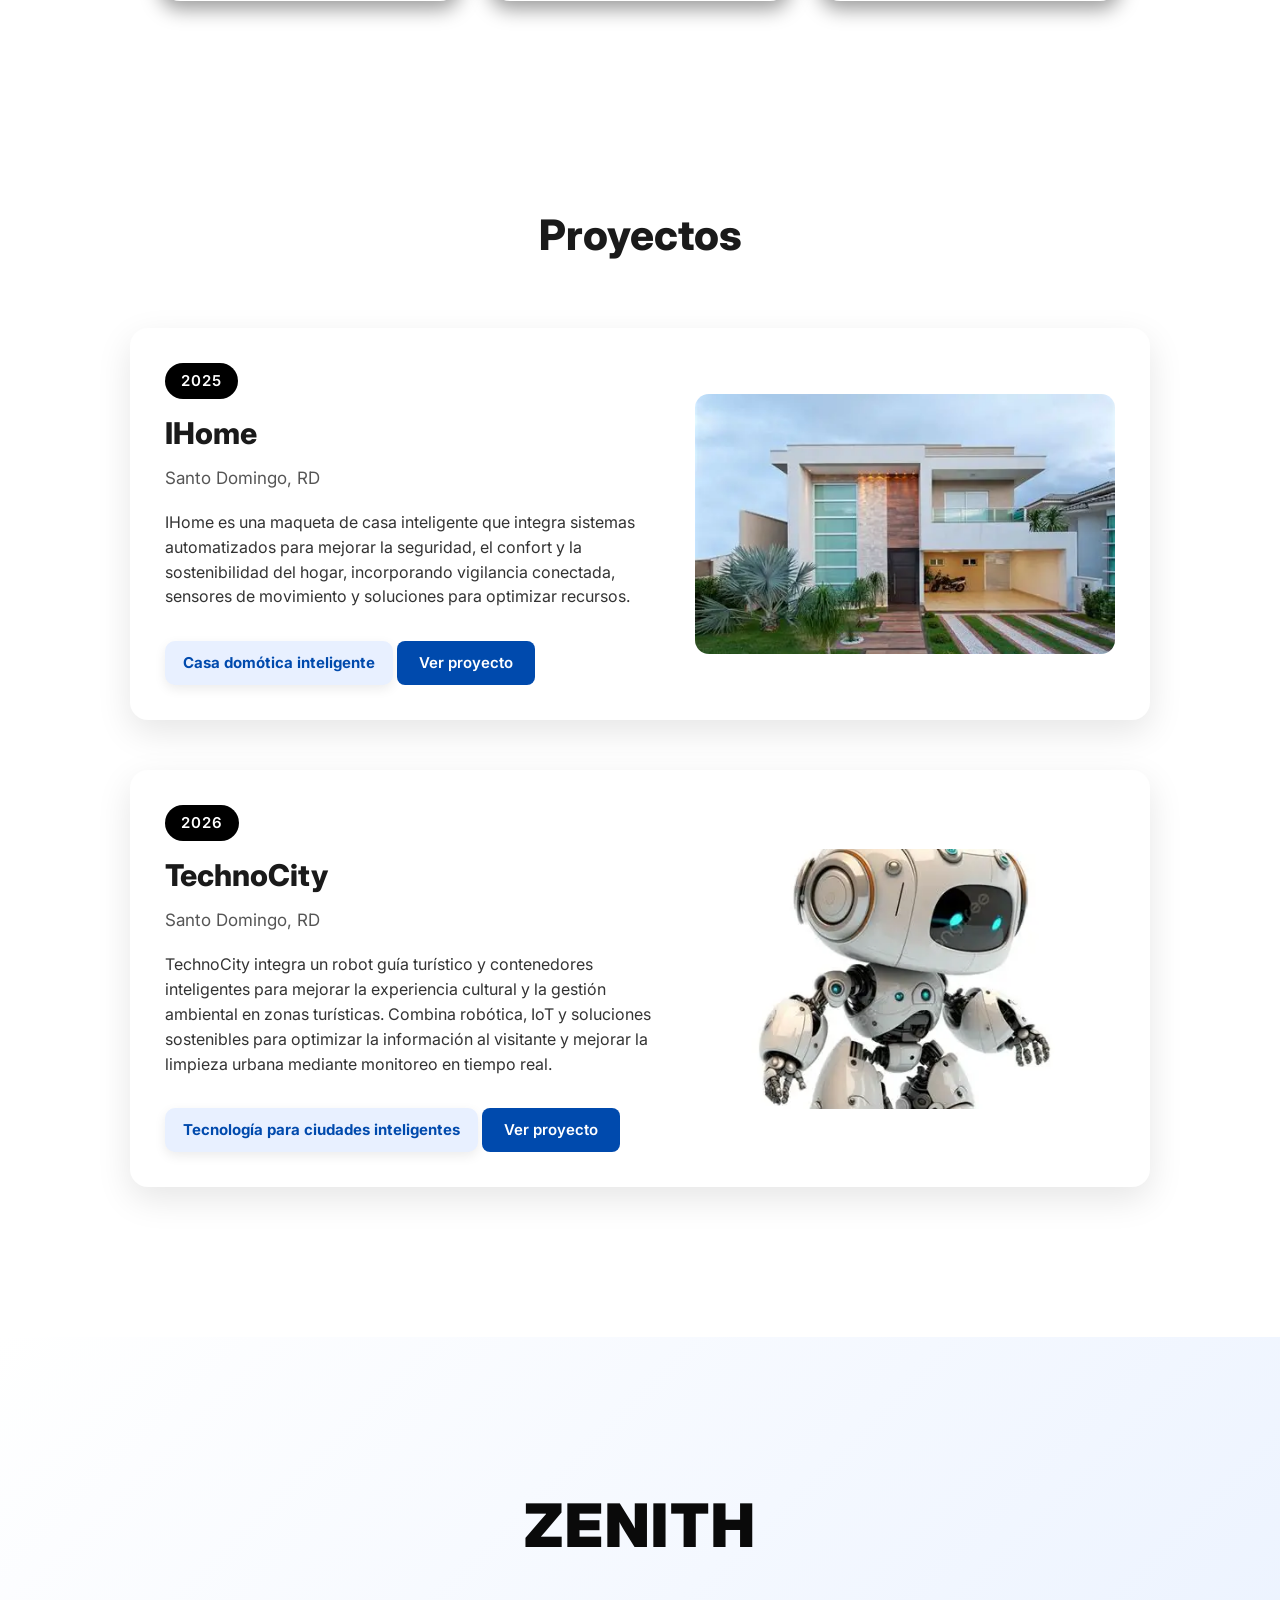
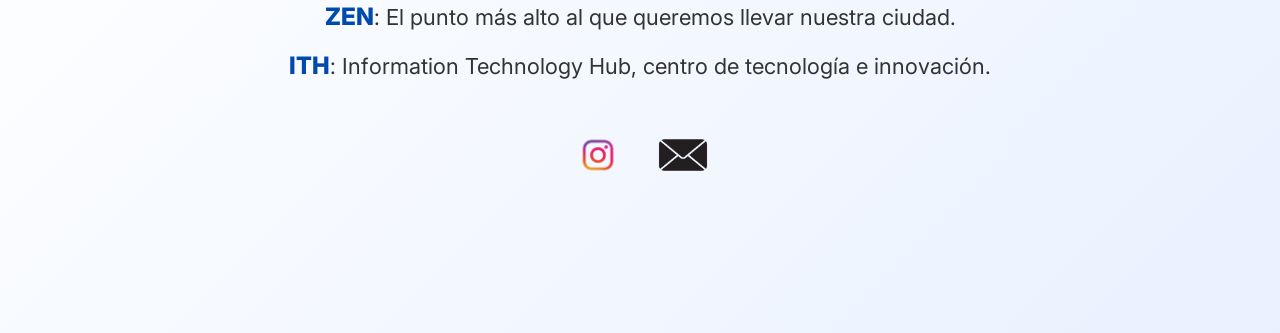
==== commit 2e23bb0c: "zyro" ====
--- a/index.html
+++ b/index.html
@@ -31,7 +31,7 @@
                 <ul>
                     <li><a href="nuestroequipo.html">Nuestro Equipo</a></li>
                     <li><a href="problematica.html">Ihome</a></li>
-                    <li><a href="Zero.html">Zero</a></li>
+                    <li><a href="Zero.html">Zyro</a></li>
                 </ul>
             </nav>
         </div>
@@ -59,7 +59,7 @@
         <ul>
             <li><a href="nuestroequipo.html">Nuestro Equipo</a></li>
             <li><a href="problematica.html">Ihome</a></li>
-            <li><a href="Zero.html">Zero</a></li>
+            <li><a href="Zero.html">Zyro</a></li>
         </ul>
 
     </div>
@@ -231,6 +231,23 @@
     });
 });
 
+const cards = document.querySelectorAll(".card");
+
+cards.forEach(card => {
+    card.addEventListener("click", () => {
+
+        // Cerrar cualquier tarjeta que esté abierta
+        cards.forEach(c => {
+            if (c !== card) {
+                c.classList.remove("expanded");
+            }
+        });
+
+        // Alternar la tarjeta actual
+        card.classList.toggle("expanded");
+    });
+});
+
 </script>
 
 
--- a/inicio.css
+++ b/inicio.css
@@ -820,44 +820,90 @@
     }
 
     /* Tarjetas más pequeñas y centradas */
-    .card-container {
-        gap: 20px;
-        margin-top: 30px;
-    }
-
-    .card {
-        width: 90%;
-        max-width: 320px;
-        height: auto;
-        padding: 25px 15px;
-    }
-
-    /* Tarjeta expandida al hacer click */
-    .card.expanded {
-    width: 350px;
-    height: 350px;
-    transition: all 0.4s ease;
-    z-index: 10;
-}
-
-/* Mostrar contenido cuando está expandida */
-    .card.expanded .content {
+.card-container {
+    display: flex;
+    justify-content: center;
+    gap: 30px;
+    margin-top: 50px;
+    flex-wrap: wrap;
+    padding: 0 20px;
+}
+
+.card {
+    position: relative;
+    width: 300px;
+    height: 100px;
+    background-color: #ffffff;
+    color: rgb(255, 255, 255);
+    border-radius: 20px;
+    overflow: hidden;
+    display: flex;
+    align-items: center;
+    justify-content: center;
+    text-align: center;
+    font-family: 'Segoe UI', sans-serif;
+    font-size: 22px;
+    font-weight: 600;
+    cursor: pointer;
+    transition: transform 0.3s ease, box-shadow 0.3s ease;
+    box-shadow: 0 8px 20px rgba(0, 0, 0, 0.4);
+    margin-top: 40px;
+}
+
+.card:hover {
+    transform: translateY(-8px);
+    box-shadow: 0 12px 28px rgba(0, 0, 0, 0.5);
+    width: 300px;
+    height: 200px;
+}
+
+.default-text {
+    position: absolute;
+    z-index: 2;
+    transition: transform 0.3s ease, opacity 0.3s ease;
+    padding: 0 20px;
+    line-height: 1.5;
+    color: #000000;
+}
+
+.card .content {
+    position: absolute;
+    width: 100%;
+    height: 100%;
+    padding: 20px;
+    background: rgba(107, 105, 105, 0.92);
+    color: #ffffff;
+    display: flex;
+    align-items: center;
+    justify-content: center;
+    text-align: center;
+    opacity: 0;
+    transition: opacity 0.5s ease, transform 0.5s ease;
+    z-index: 1;
+}
+
+.card .content .contenido {
+    font-size: 14px;
+    line-height: 1.4;
+    max-width: 85%;
+    text-align: center;
+    padding: 8px;
+}
+
+.card .content p {
+    font-size: 14px;      /* Tamaño más pequeño */
+    line-height: 1.4;     /* Mejor lectura */
+}
+
+.card:hover .default-text {
+    transform: translateY(-20px);
+    opacity: 0;
+}
+
+.card:hover .content {
     opacity: 1;
     transform: translateY(0);
 }
-
-/* Ocultar el texto por defecto cuando está expandida */
-    card.expanded .default-text {
-    opacity: 0;
-}
-
-    .default-text {
-        font-size: 20px;
-    }
-
-    .card .content p {
-        font-size: 14px;
-    }
 
    
 }
